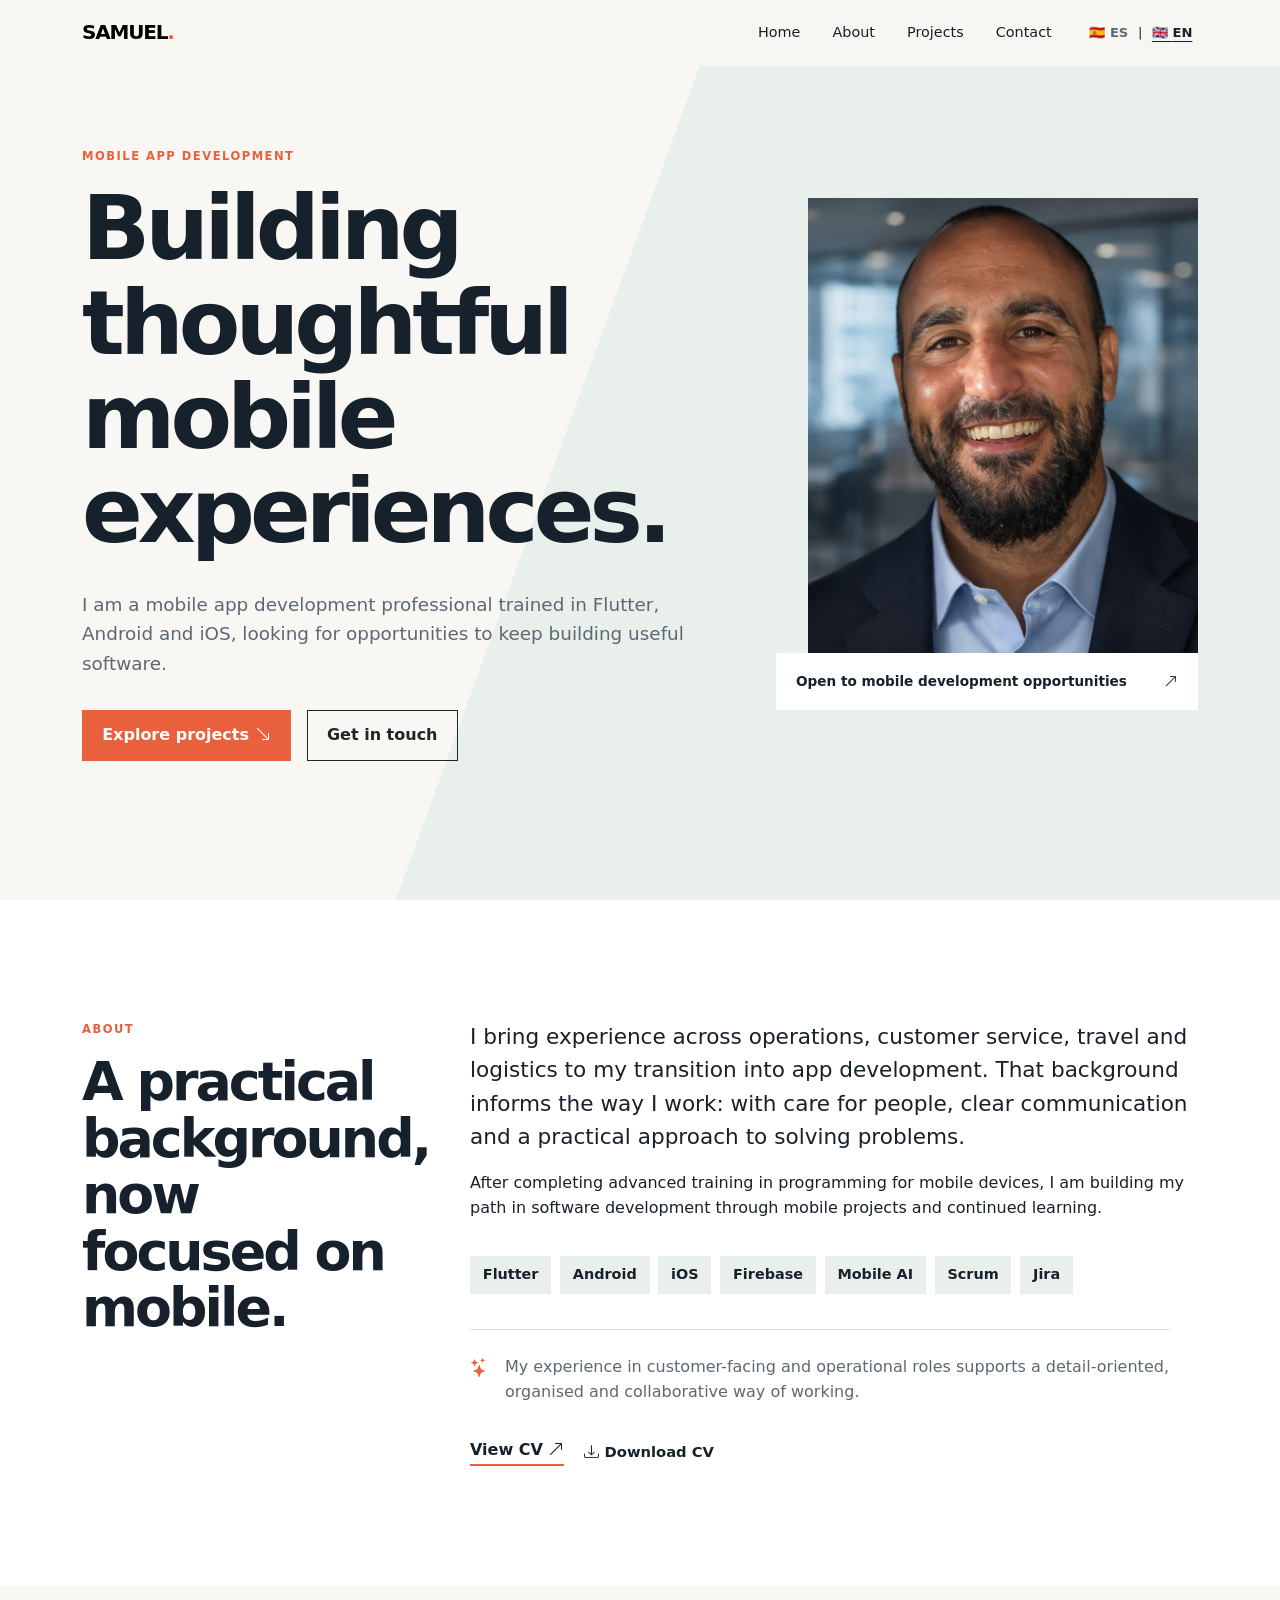
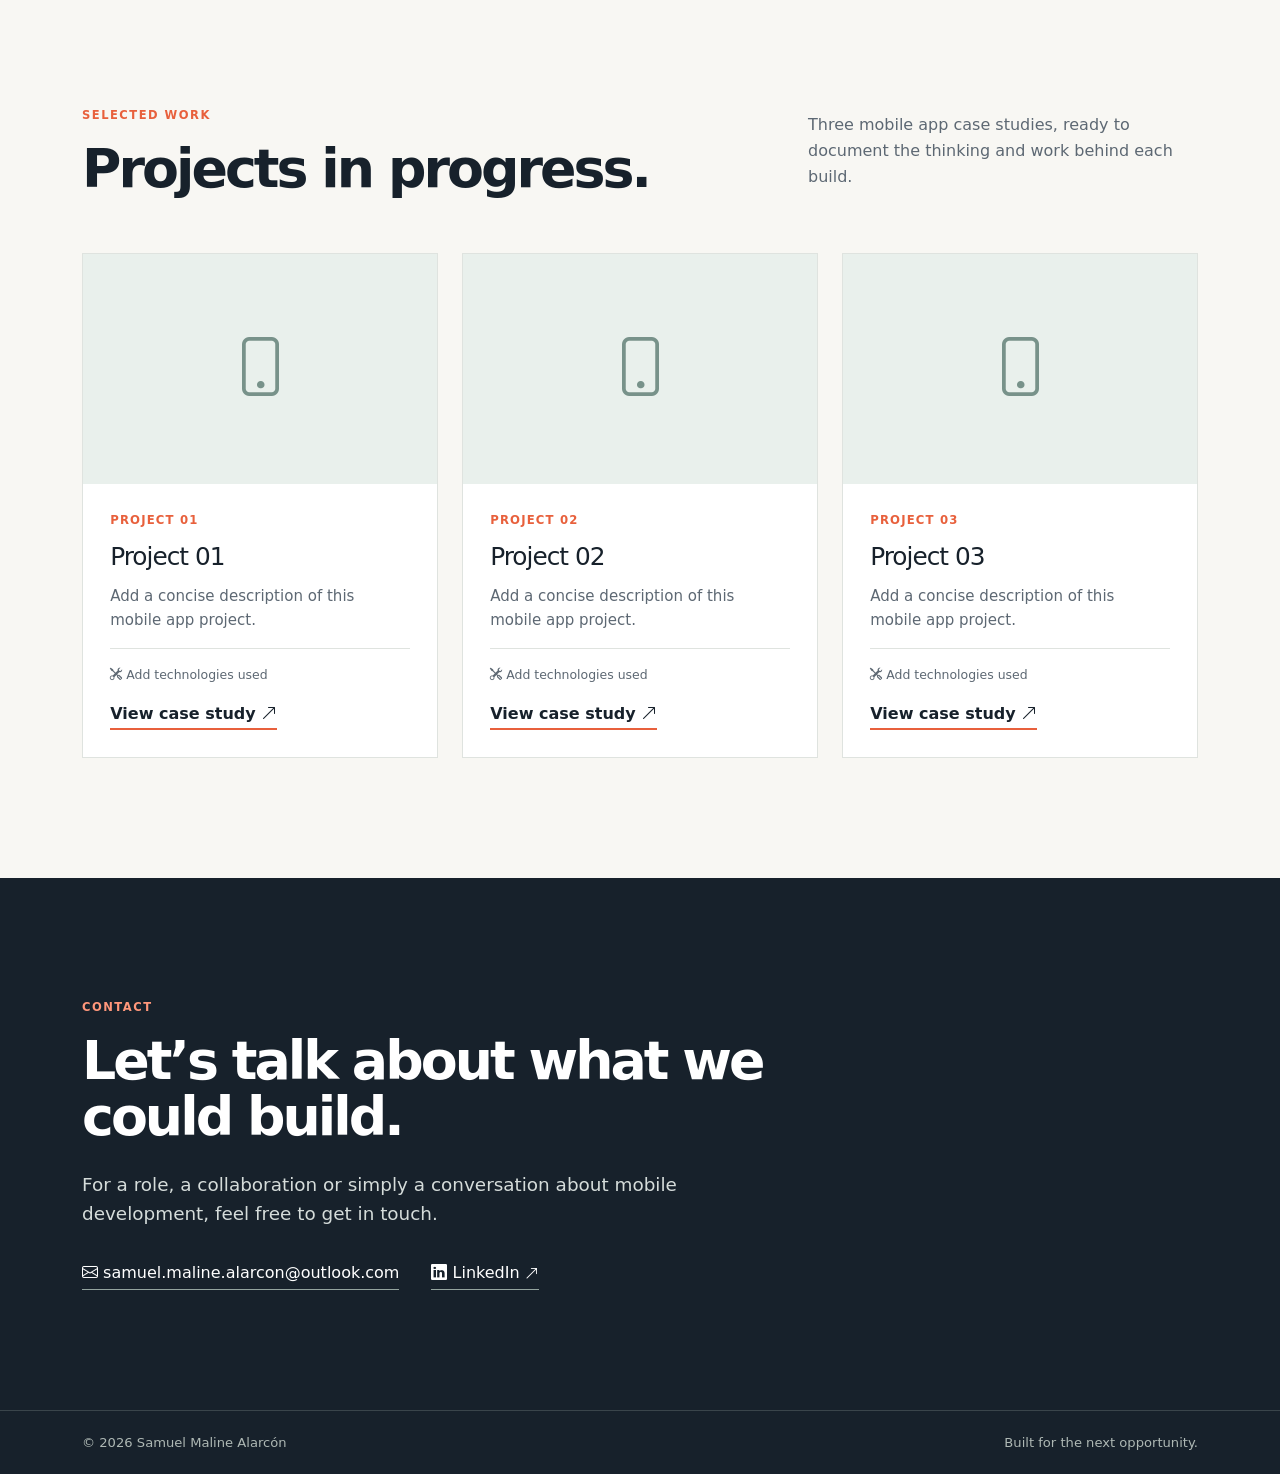
==== index.html @ 0cc23535 "first commit" ====
<!doctype html>
<html lang="en">
  <head>
    <meta charset="utf-8">
    <meta name="viewport" content="width=device-width, initial-scale=1">
    <meta name="description" content="Samuel Maline Alarcón — mobile application developer portfolio.">
    <meta property="og:title" content="Samuel Maline Alarcón | Mobile App Developer">
    <meta property="og:description" content="Mobile app development portfolio: Flutter, Android and iOS.">
    <title>Samuel Maline Alarcón | Mobile App Developer</title>
    <link href="https://cdn.jsdelivr.net/npm/bootstrap@5.3.8/dist/css/bootstrap.min.css" rel="stylesheet">
    <link href="https://cdn.jsdelivr.net/npm/bootstrap-icons@1.13.1/font/bootstrap-icons.min.css" rel="stylesheet">
    <link rel="stylesheet" href="css/style.css">
  </head>
  <body>
    <a class="skip-link" href="#main" data-i18n="skip">Skip to content</a>
    <nav class="navbar navbar-expand-lg fixed-top" aria-label="Primary navigation">
      <div class="container">
        <a class="navbar-brand" href="#home" aria-label="Samuel Maline Alarcón home">SAMUEL<span>.</span></a>
        <button class="navbar-toggler" type="button" data-bs-toggle="collapse" data-bs-target="#menu" aria-controls="menu" aria-expanded="false" data-i18n-aria="menuLabel"><span class="navbar-toggler-icon"></span></button>
        <div class="collapse navbar-collapse" id="menu">
          <ul class="navbar-nav ms-auto align-items-lg-center">
            <li class="nav-item"><a class="nav-link" href="#home" data-i18n="navHome">Home</a></li>
            <li class="nav-item"><a class="nav-link" href="#about" data-i18n="navAbout">About</a></li>
            <li class="nav-item"><a class="nav-link" href="#projects" data-i18n="navProjects">Projects</a></li>
            <li class="nav-item"><a class="nav-link" href="#contact" data-i18n="navContact">Contact</a></li>
            <li class="nav-item ms-lg-3"><div class="language-switcher" role="group" aria-label="Language"><button data-lang="es" aria-label="Español">🇪🇸 <span>ES</span></button><span aria-hidden="true">|</span><button data-lang="en" aria-label="English">🇬🇧 <span>EN</span></button></div></li>
          </ul>
        </div>
      </div>
    </nav>

    <main id="main">
      <section class="hero section-pad" id="home">
        <div class="container"><div class="row align-items-center gy-5">
          <div class="col-lg-7 order-lg-1">
            <p class="eyebrow" data-i18n="heroEyebrow">Mobile app development</p>
            <h1 data-i18n="heroTitle">Building thoughtful mobile experiences.</h1>
            <p class="hero-copy" data-i18n="heroText">I am a mobile app development professional trained in Flutter, Android and iOS, looking for opportunities to keep building useful software.</p>
            <div class="d-flex flex-wrap gap-3"><a class="btn btn-primary" href="#projects" data-i18n="heroPrimary">Explore projects <i class="bi bi-arrow-down-right"></i></a><a class="btn btn-outline-dark" href="#contact" data-i18n="heroSecondary">Get in touch</a></div>
          </div>
          <div class="col-lg-5 order-lg-2"><div class="portrait-frame"><img src="assets/images/samuel-maline.jpeg" alt="Portrait of Samuel Maline Alarcón" data-i18n-alt="portraitAlt" onerror="this.style.display='none';this.nextElementSibling.hidden=false"><div class="portrait-placeholder" hidden><i class="bi bi-person"></i><span data-i18n="photoPlaceholder">Add Samuel's photo in assets/images</span></div><div class="portrait-caption"><span data-i18n="portraitCaption">Open to mobile development opportunities</span><i class="bi bi-arrow-up-right"></i></div></div></div>
        </div></div>
      </section>

      <section class="about section-pad" id="about"><div class="container"><div class="row gx-lg-5 gy-5">
        <div class="col-lg-4"><p class="eyebrow" data-i18n="aboutEyebrow">About</p><h2 data-i18n="aboutTitle">A practical background, now focused on mobile.</h2></div>
        <div class="col-lg-8"><p class="lead" data-i18n="aboutText">I bring experience across operations, customer service, travel and logistics to my transition into app development. That background informs the way I work: with care for people, clear communication and a practical approach to solving problems.</p><p data-i18n="aboutText2">After completing advanced training in programming for mobile devices, I am building my path in software development through mobile projects and continued learning.</p>
        <div class="skills-grid" aria-label="Technology skills"><span>Flutter</span><span>Android</span><span>iOS</span><span>Firebase</span><span>Mobile AI</span><span>Scrum</span><span>Jira</span></div>
        <div class="transferable"><i class="bi bi-stars"></i><p data-i18n="transferable">Experience in customer-facing and operational roles supports a detail-oriented, organised and collaborative way of working.</p></div>
        <div class="cv-actions"><a class="text-link" href="assets/samuel-maline-alarcon-cv-2026.pdf" target="_blank" rel="noopener noreferrer" data-i18n="viewCV">View CV <i class="bi bi-arrow-up-right"></i></a><a class="cv-download" href="assets/samuel-maline-alarcon-cv-2026.pdf" download data-i18n="downloadCV"><i class="bi bi-download"></i> Download CV</a></div></div>
      </div></div></section>

      <section class="projects section-pad" id="projects"><div class="container">
        <div class="section-heading"><div><p class="eyebrow" data-i18n="projectsEyebrow">Selected work</p><h2 data-i18n="projectsTitle">Projects in progress.</h2></div><p data-i18n="projectsIntro">Three mobile app case studies, ready to document the thinking and work behind each build.</p></div>
        <div class="row g-4" id="project-cards"></div>
      </div></section>

      <section class="contact section-pad" id="contact"><div class="container"><div class="contact-box"><p class="eyebrow" data-i18n="contactEyebrow">Contact</p><h2 data-i18n="contactTitle">Let’s talk about what we could build.</h2><p data-i18n="contactText">For a role, a collaboration or simply a conversation about mobile development, feel free to get in touch.</p><div class="contact-links"><a href="mailto:samuel.maline.alarcon@outlook.com"><i class="bi bi-envelope"></i> samuel.maline.alarcon@outlook.com</a><a href="https://www.linkedin.com/in/samuel-m-a30a65119/" target="_blank" rel="noopener noreferrer"><i class="bi bi-linkedin"></i> LinkedIn <i class="bi bi-arrow-up-right small"></i></a></div></div></div></section>
    </main>
    <footer><div class="container d-flex flex-column flex-md-row justify-content-between gap-2"><span>© <span id="year"></span> Samuel Maline Alarcón</span><span data-i18n="footer">Built for the next opportunity.</span></div></footer>
    <script src="https://cdn.jsdelivr.net/npm/bootstrap@5.3.8/dist/js/bootstrap.bundle.min.js"></script><script src="js/script.js"></script>
  </body>
</html>
---- css/style.css ----
:root{--ink:#17212b;--muted:#5d6873;--paper:#f8f7f3;--white:#fff;--accent:#e8603c;--line:#dfe3df;--soft:#e9f0ec}*{box-sizing:border-box}html{scroll-behavior:smooth}body{font-family:Inter,ui-sans-serif,system-ui,-apple-system,"Segoe UI",sans-serif;color:var(--ink);background:var(--paper);line-height:1.6}.skip-link{position:absolute;left:-9999px;z-index:9999;background:var(--ink);color:#fff;padding:.65rem 1rem}.skip-link:focus{left:1rem;top:1rem}.navbar{background:rgba(248,247,243,.91);backdrop-filter:blur(10px);border-bottom:1px solid transparent}.navbar.scrolled{border-color:var(--line)}.navbar-brand{font-weight:800;letter-spacing:-.06em;font-size:1.25rem}.navbar-brand span{color:var(--accent)}.nav-link{color:var(--ink)!important;font-size:.9rem;padding:.8rem 1rem!important}.nav-link:hover,.nav-link:focus{color:var(--accent)!important}.language-switcher{display:flex;align-items:center;gap:.25rem;font-size:.82rem}.language-switcher button{border:0;background:none;padding:.35rem;color:var(--muted);font-weight:650}.language-switcher button.active{color:var(--ink);text-decoration:underline;text-underline-offset:4px}.section-pad{padding:7.5rem 0}.hero{min-height:100vh;display:grid;align-items:center;padding-top:8rem;background:linear-gradient(110deg,var(--paper) 45%,var(--soft) 45%)}.eyebrow{text-transform:uppercase;letter-spacing:.13em;font-size:.72rem;font-weight:750;color:var(--accent);margin-bottom:1rem}h1,h2{line-height:1.05;letter-spacing:-.055em;font-weight:750}h1{font-size:clamp(3.1rem,7vw,6.6rem);max-width:760px}h2{font-size:clamp(2.35rem,4.2vw,4.4rem)}.hero-copy{font-size:1.15rem;color:var(--muted);max-width:620px;margin:2rem 0}.btn{padding:.78rem 1.2rem;border-radius:0;font-weight:650}.btn-primary{--bs-btn-bg:var(--accent);--bs-btn-border-color:var(--accent);--bs-btn-hover-bg:#c84b2b;--bs-btn-hover-border-color:#c84b2b}.portrait-frame{width:min(100%,390px);margin-left:auto;position:relative}.portrait-frame>img{aspect-ratio:4/5;width:100%;object-fit:cover;background:var(--soft)}.portrait-placeholder{aspect-ratio:4/5;background:var(--ink);color:#fff;display:flex;align-items:center;justify-content:center;flex-direction:column;gap:.75rem;padding:2rem;text-align:center}.portrait-placeholder i{font-size:4rem;color:var(--accent)}.portrait-caption{display:flex;justify-content:space-between;align-items:center;gap:1rem;margin-left:-2rem;margin-top:-2rem;position:relative;background:#fff;padding:1.1rem 1.25rem;font-size:.85rem;font-weight:650}.about{background:var(--white)}.lead{font-size:1.35rem;line-height:1.55}.skills-grid{display:flex;flex-wrap:wrap;gap:.55rem;margin:2.2rem 0}.skills-grid span{background:var(--soft);padding:.45rem .8rem;font-size:.9rem;font-weight:650}.transferable{display:flex;gap:1rem;border-top:1px solid var(--line);padding-top:1.5rem;max-width:700px}.transferable i{color:var(--accent);font-size:1.2rem}.transferable p{margin:0;color:var(--muted)}.section-heading{display:flex;justify-content:space-between;align-items:end;gap:2rem;margin-bottom:3rem}.section-heading>p{max-width:390px;color:var(--muted)}.project-card{background:#fff;border:1px solid var(--line);height:100%;display:flex;flex-direction:column;transition:transform .2s ease,box-shadow .2s ease}.project-card:hover{transform:translateY(-5px);box-shadow:0 14px 32px rgba(23,33,43,.09)}.project-visual{height:230px;display:grid;place-items:center;background:var(--soft);color:#78928a}.project-visual i{font-size:3.7rem}.project-card-body{padding:1.7rem;display:flex;flex:1;flex-direction:column}.project-number{font-size:.73rem;letter-spacing:.1em;color:var(--accent);font-weight:750;text-transform:uppercase}.project-card h3{margin:.75rem 0;font-size:1.55rem;letter-spacing:-.04em}.project-card p{color:var(--muted);font-size:.94rem}.tech-note{font-size:.78rem!important;margin-top:auto!important;padding-top:1rem;border-top:1px solid var(--line)}.text-link{align-self:flex-start;color:var(--ink);font-weight:700;text-decoration:none;border-bottom:2px solid var(--accent);padding-bottom:.1rem}.text-link:hover{color:var(--accent)}.contact{background:var(--ink);color:#fff}.contact-box{max-width:860px}.contact .eyebrow{color:#ff977b}.contact h2{max-width:720px}.contact-box>p:not(.eyebrow){font-size:1.15rem;color:#d5dcda;max-width:650px;margin:1.5rem 0 2rem}.contact-links{display:flex;flex-wrap:wrap;gap:1.2rem 2rem}.contact-links a{color:#fff;text-decoration:none;border-bottom:1px solid #93a39e;padding-bottom:.2rem}.contact-links a:hover{color:#ff977b}footer{background:var(--ink);color:#aeb8b4;font-size:.82rem;border-top:1px solid #3a454b;padding:1.3rem 0}
/* Case studies */.case-hero{padding:10rem 0 5rem;background:var(--soft)}.back-link{color:var(--ink);font-size:.9rem;text-decoration:none;font-weight:650}.back-link:hover{color:var(--accent)}.case-label{color:var(--accent);font-size:.75rem;font-weight:750;letter-spacing:.12em;text-transform:uppercase;margin:3rem 0 1rem}.case-hero h1{font-size:clamp(3rem,6.2vw,6rem)}.case-summary{font-size:1.2rem;max-width:650px;color:var(--muted)}.case-meta{display:grid;grid-template-columns:repeat(3,1fr);gap:1rem;border-top:1px solid #b9c8c1;margin-top:3rem;padding-top:1.4rem}.case-meta dt{font-size:.7rem;letter-spacing:.1em;text-transform:uppercase;color:var(--muted)}.case-meta dd{font-weight:650;margin:.25rem 0 0}.case-content{padding:5rem 0}.case-section{padding:4rem 0;border-top:1px solid var(--line)}.case-section:first-child{border-top:0;padding-top:0}.case-section h2{font-size:clamp(2rem,3.2vw,3rem);margin-bottom:1.4rem}.placeholder-content{color:var(--muted);border-left:3px solid var(--accent);padding:.4rem 0 .4rem 1rem;margin-bottom:0}.placeholder-grid{display:grid;grid-template-columns:repeat(2,1fr);gap:1rem}.placeholder-card{border:1px dashed #aab6b0;padding:1.2rem;background:#fbfcfa;color:var(--muted);min-height:105px}.placeholder-card strong{display:block;color:var(--ink);margin-bottom:.3rem}.mockup-placeholder{min-height:280px;background:var(--soft);display:flex;flex-direction:column;align-items:center;justify-content:center;color:#6c8379;gap:.7rem;text-align:center;padding:2rem}.mockup-placeholder i{font-size:3rem}.case-navigation{display:flex;justify-content:space-between;gap:1rem;border-top:1px solid var(--line);padding-top:2rem}.case-navigation a{color:var(--ink);text-decoration:none;font-weight:700}.case-navigation a:hover{color:var(--accent)}
@media(max-width:991px){.hero{min-height:auto;background:linear-gradient(160deg,var(--paper) 55%,var(--soft) 55%)}.section-pad{padding:5.5rem 0}.portrait-frame{margin:0}.navbar-collapse{padding:1rem 0}.nav-link{padding:.55rem 0!important}.language-switcher{margin-top:.5rem}.case-meta{grid-template-columns:repeat(2,1fr)}}@media(max-width:575px){.section-pad{padding:4.25rem 0}.hero{padding-top:7rem}.section-heading{display:block}.section-heading>p{margin-top:1rem}.portrait-caption{margin-left:0;margin-top:0}.case-meta,.placeholder-grid{grid-template-columns:1fr}.case-navigation{flex-direction:column}.case-navigation a:last-child{text-align:left!important}}
.cv-actions{display:flex;flex-wrap:wrap;gap:1.25rem;align-items:center;margin-top:2rem}.cv-download{color:var(--ink);font-size:.92rem;font-weight:650;text-decoration:none}.cv-download:hover,.cv-download:focus{color:var(--accent)}
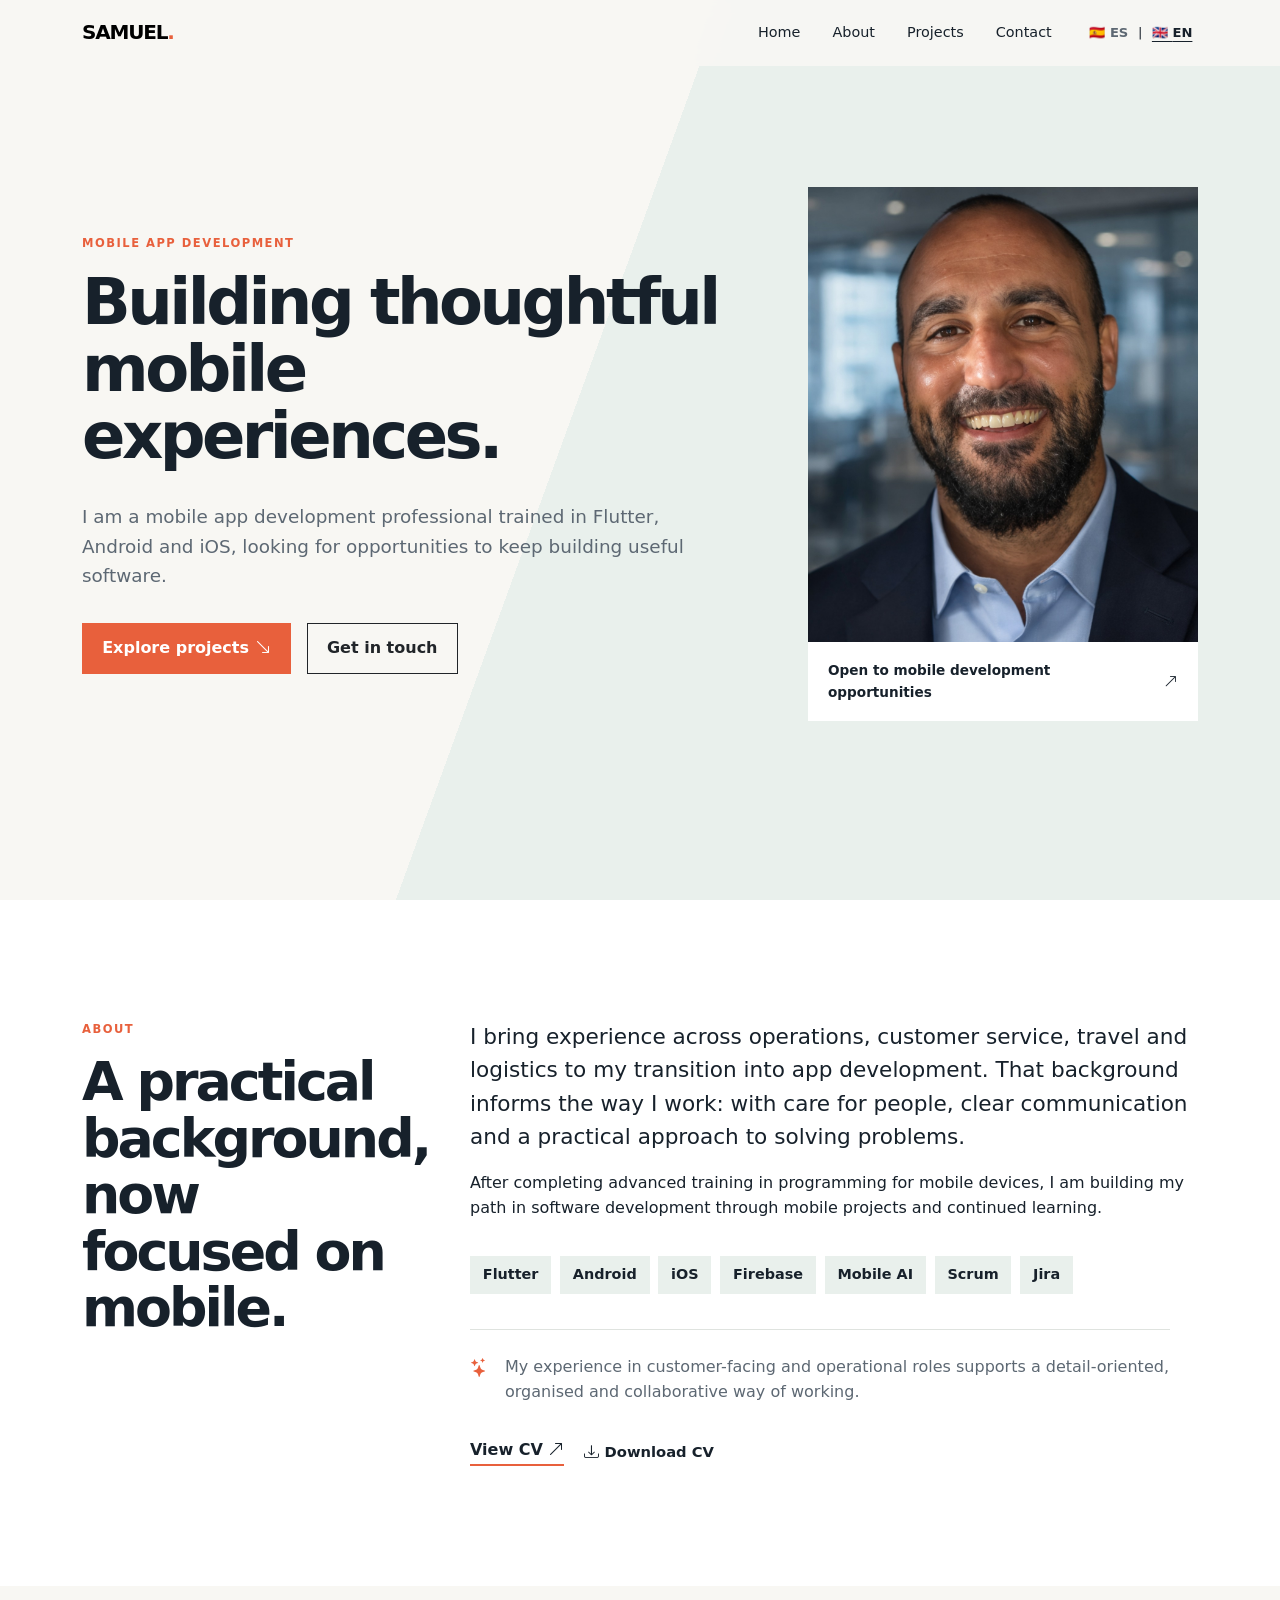
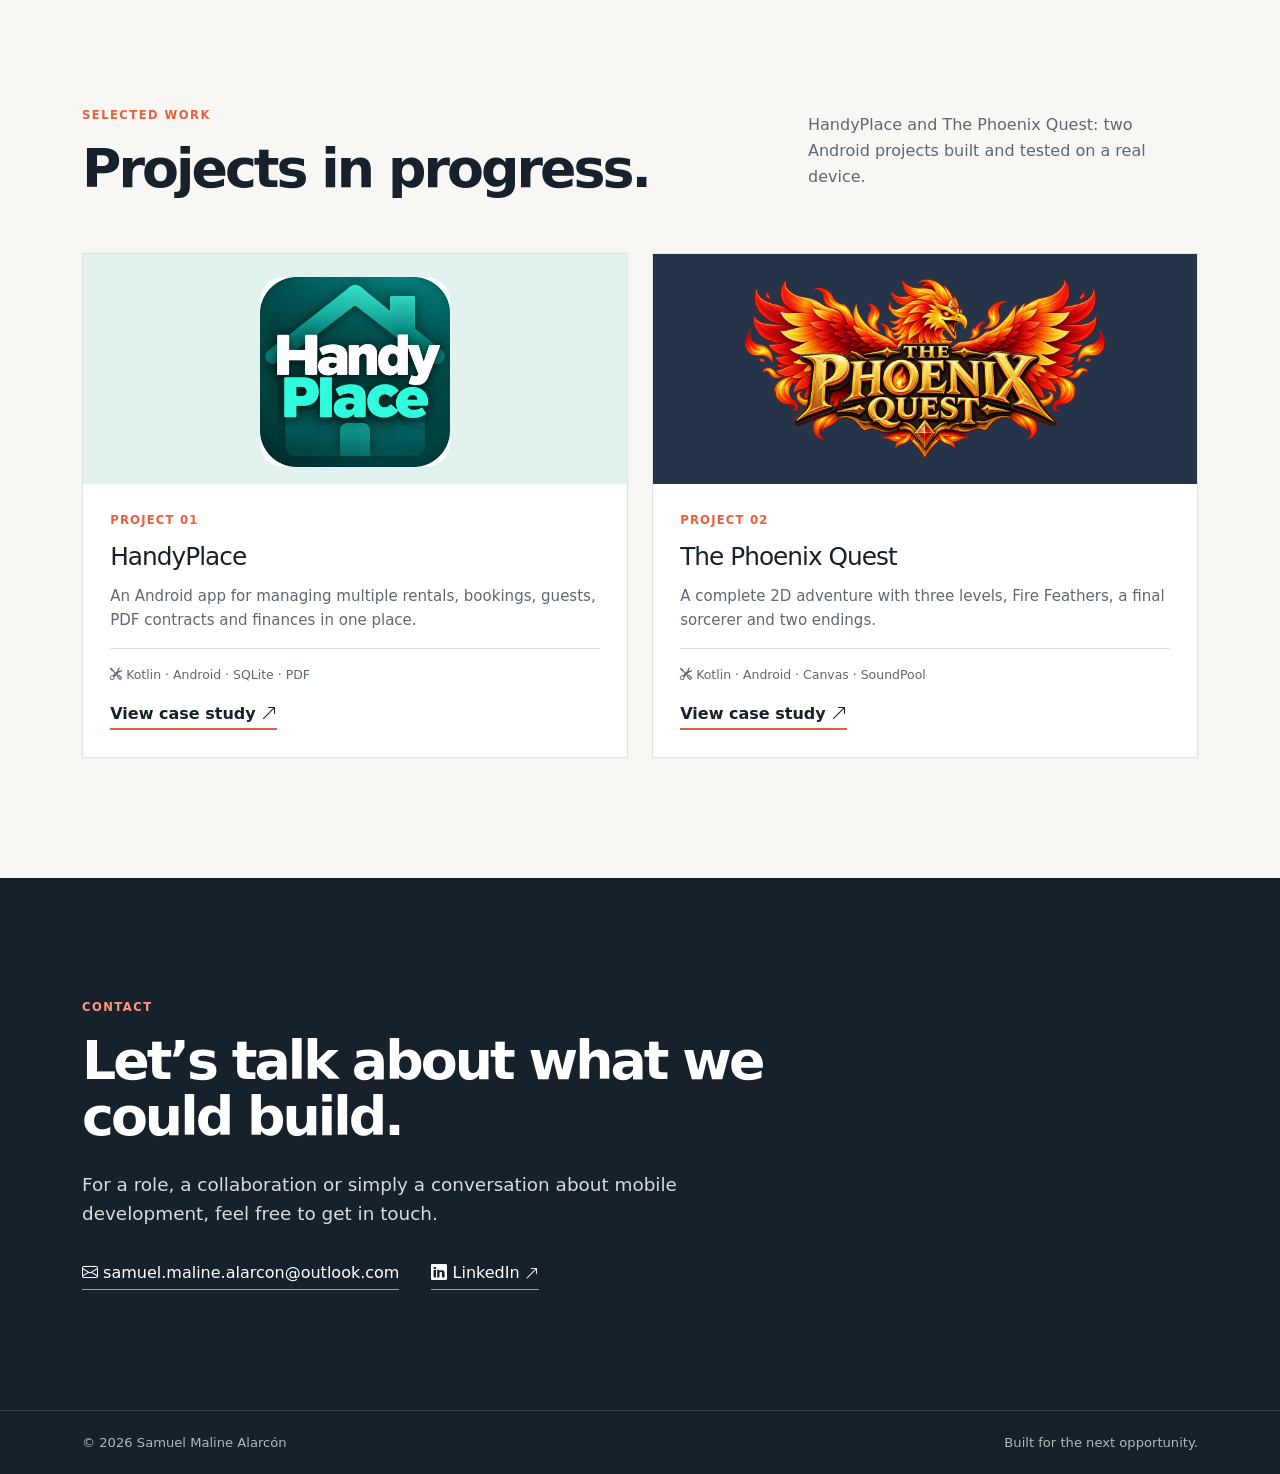
==== commit 6b6aba55: "Publicar portfolio final con dos proyectos" ====
--- a/index.html
+++ b/index.html
@@ -51,7 +51,7 @@
       </div></div></section>
 
       <section class="projects section-pad" id="projects"><div class="container">
-        <div class="section-heading"><div><p class="eyebrow" data-i18n="projectsEyebrow">Selected work</p><h2 data-i18n="projectsTitle">Projects in progress.</h2></div><p data-i18n="projectsIntro">Three mobile app case studies, ready to document the thinking and work behind each build.</p></div>
+        <div class="section-heading"><div><p class="eyebrow" data-i18n="projectsEyebrow">Selected work</p><h2 data-i18n="projectsTitle">Projects in progress.</h2></div><p data-i18n="projectsIntro">HandyPlace and The Phoenix Quest: two Android projects built and tested on a real device.</p></div>
         <div class="row g-4" id="project-cards"></div>
       </div></section>
 
--- a/css/style.css
+++ b/css/style.css
@@ -1,4 +1,12 @@
-:root{--ink:#17212b;--muted:#5d6873;--paper:#f8f7f3;--white:#fff;--accent:#e8603c;--line:#dfe3df;--soft:#e9f0ec}*{box-sizing:border-box}html{scroll-behavior:smooth}body{font-family:Inter,ui-sans-serif,system-ui,-apple-system,"Segoe UI",sans-serif;color:var(--ink);background:var(--paper);line-height:1.6}.skip-link{position:absolute;left:-9999px;z-index:9999;background:var(--ink);color:#fff;padding:.65rem 1rem}.skip-link:focus{left:1rem;top:1rem}.navbar{background:rgba(248,247,243,.91);backdrop-filter:blur(10px);border-bottom:1px solid transparent}.navbar.scrolled{border-color:var(--line)}.navbar-brand{font-weight:800;letter-spacing:-.06em;font-size:1.25rem}.navbar-brand span{color:var(--accent)}.nav-link{color:var(--ink)!important;font-size:.9rem;padding:.8rem 1rem!important}.nav-link:hover,.nav-link:focus{color:var(--accent)!important}.language-switcher{display:flex;align-items:center;gap:.25rem;font-size:.82rem}.language-switcher button{border:0;background:none;padding:.35rem;color:var(--muted);font-weight:650}.language-switcher button.active{color:var(--ink);text-decoration:underline;text-underline-offset:4px}.section-pad{padding:7.5rem 0}.hero{min-height:100vh;display:grid;align-items:center;padding-top:8rem;background:linear-gradient(110deg,var(--paper) 45%,var(--soft) 45%)}.eyebrow{text-transform:uppercase;letter-spacing:.13em;font-size:.72rem;font-weight:750;color:var(--accent);margin-bottom:1rem}h1,h2{line-height:1.05;letter-spacing:-.055em;font-weight:750}h1{font-size:clamp(3.1rem,7vw,6.6rem);max-width:760px}h2{font-size:clamp(2.35rem,4.2vw,4.4rem)}.hero-copy{font-size:1.15rem;color:var(--muted);max-width:620px;margin:2rem 0}.btn{padding:.78rem 1.2rem;border-radius:0;font-weight:650}.btn-primary{--bs-btn-bg:var(--accent);--bs-btn-border-color:var(--accent);--bs-btn-hover-bg:#c84b2b;--bs-btn-hover-border-color:#c84b2b}.portrait-frame{width:min(100%,390px);margin-left:auto;position:relative}.portrait-frame>img{aspect-ratio:4/5;width:100%;object-fit:cover;background:var(--soft)}.portrait-placeholder{aspect-ratio:4/5;background:var(--ink);color:#fff;display:flex;align-items:center;justify-content:center;flex-direction:column;gap:.75rem;padding:2rem;text-align:center}.portrait-placeholder i{font-size:4rem;color:var(--accent)}.portrait-caption{display:flex;justify-content:space-between;align-items:center;gap:1rem;margin-left:-2rem;margin-top:-2rem;position:relative;background:#fff;padding:1.1rem 1.25rem;font-size:.85rem;font-weight:650}.about{background:var(--white)}.lead{font-size:1.35rem;line-height:1.55}.skills-grid{display:flex;flex-wrap:wrap;gap:.55rem;margin:2.2rem 0}.skills-grid span{background:var(--soft);padding:.45rem .8rem;font-size:.9rem;font-weight:650}.transferable{display:flex;gap:1rem;border-top:1px solid var(--line);padding-top:1.5rem;max-width:700px}.transferable i{color:var(--accent);font-size:1.2rem}.transferable p{margin:0;color:var(--muted)}.section-heading{display:flex;justify-content:space-between;align-items:end;gap:2rem;margin-bottom:3rem}.section-heading>p{max-width:390px;color:var(--muted)}.project-card{background:#fff;border:1px solid var(--line);height:100%;display:flex;flex-direction:column;transition:transform .2s ease,box-shadow .2s ease}.project-card:hover{transform:translateY(-5px);box-shadow:0 14px 32px rgba(23,33,43,.09)}.project-visual{height:230px;display:grid;place-items:center;background:var(--soft);color:#78928a}.project-visual i{font-size:3.7rem}.project-card-body{padding:1.7rem;display:flex;flex:1;flex-direction:column}.project-number{font-size:.73rem;letter-spacing:.1em;color:var(--accent);font-weight:750;text-transform:uppercase}.project-card h3{margin:.75rem 0;font-size:1.55rem;letter-spacing:-.04em}.project-card p{color:var(--muted);font-size:.94rem}.tech-note{font-size:.78rem!important;margin-top:auto!important;padding-top:1rem;border-top:1px solid var(--line)}.text-link{align-self:flex-start;color:var(--ink);font-weight:700;text-decoration:none;border-bottom:2px solid var(--accent);padding-bottom:.1rem}.text-link:hover{color:var(--accent)}.contact{background:var(--ink);color:#fff}.contact-box{max-width:860px}.contact .eyebrow{color:#ff977b}.contact h2{max-width:720px}.contact-box>p:not(.eyebrow){font-size:1.15rem;color:#d5dcda;max-width:650px;margin:1.5rem 0 2rem}.contact-links{display:flex;flex-wrap:wrap;gap:1.2rem 2rem}.contact-links a{color:#fff;text-decoration:none;border-bottom:1px solid #93a39e;padding-bottom:.2rem}.contact-links a:hover{color:#ff977b}footer{background:var(--ink);color:#aeb8b4;font-size:.82rem;border-top:1px solid #3a454b;padding:1.3rem 0}
-/* Case studies */.case-hero{padding:10rem 0 5rem;background:var(--soft)}.back-link{color:var(--ink);font-size:.9rem;text-decoration:none;font-weight:650}.back-link:hover{color:var(--accent)}.case-label{color:var(--accent);font-size:.75rem;font-weight:750;letter-spacing:.12em;text-transform:uppercase;margin:3rem 0 1rem}.case-hero h1{font-size:clamp(3rem,6.2vw,6rem)}.case-summary{font-size:1.2rem;max-width:650px;color:var(--muted)}.case-meta{display:grid;grid-template-columns:repeat(3,1fr);gap:1rem;border-top:1px solid #b9c8c1;margin-top:3rem;padding-top:1.4rem}.case-meta dt{font-size:.7rem;letter-spacing:.1em;text-transform:uppercase;color:var(--muted)}.case-meta dd{font-weight:650;margin:.25rem 0 0}.case-content{padding:5rem 0}.case-section{padding:4rem 0;border-top:1px solid var(--line)}.case-section:first-child{border-top:0;padding-top:0}.case-section h2{font-size:clamp(2rem,3.2vw,3rem);margin-bottom:1.4rem}.placeholder-content{color:var(--muted);border-left:3px solid var(--accent);padding:.4rem 0 .4rem 1rem;margin-bottom:0}.placeholder-grid{display:grid;grid-template-columns:repeat(2,1fr);gap:1rem}.placeholder-card{border:1px dashed #aab6b0;padding:1.2rem;background:#fbfcfa;color:var(--muted);min-height:105px}.placeholder-card strong{display:block;color:var(--ink);margin-bottom:.3rem}.mockup-placeholder{min-height:280px;background:var(--soft);display:flex;flex-direction:column;align-items:center;justify-content:center;color:#6c8379;gap:.7rem;text-align:center;padding:2rem}.mockup-placeholder i{font-size:3rem}.case-navigation{display:flex;justify-content:space-between;gap:1rem;border-top:1px solid var(--line);padding-top:2rem}.case-navigation a{color:var(--ink);text-decoration:none;font-weight:700}.case-navigation a:hover{color:var(--accent)}
+:root{--ink:#17212b;--muted:#5d6873;--paper:#f8f7f3;--white:#fff;--accent:#e8603c;--line:#dfe3df;--soft:#e9f0ec}*{box-sizing:border-box}html{scroll-behavior:smooth}body{font-family:Inter,ui-sans-serif,system-ui,-apple-system,"Segoe UI",sans-serif;color:var(--ink);background:var(--paper);line-height:1.6}.skip-link{position:absolute;left:-9999px;z-index:9999;background:var(--ink);color:#fff;padding:.65rem 1rem}.skip-link:focus{left:1rem;top:1rem}.navbar{background:rgba(248,247,243,.91);backdrop-filter:blur(10px);border-bottom:1px solid transparent}.navbar.scrolled{border-color:var(--line)}.navbar-brand{font-weight:800;letter-spacing:-.06em;font-size:1.25rem}.navbar-brand span{color:var(--accent)}.nav-link{color:var(--ink)!important;font-size:.9rem;padding:.8rem 1rem!important}.nav-link:hover,.nav-link:focus{color:var(--accent)!important}.language-switcher{display:flex;align-items:center;gap:.25rem;font-size:.82rem}.language-switcher button{border:0;background:none;padding:.35rem;color:var(--muted);font-weight:650}.language-switcher button.active{color:var(--ink);text-decoration:underline;text-underline-offset:4px}.section-pad{padding:7.5rem 0}.hero{min-height:100vh;display:grid;align-items:center;padding-top:8rem;background:linear-gradient(110deg,var(--paper) 45%,var(--soft) 45%)}.eyebrow{text-transform:uppercase;letter-spacing:.13em;font-size:.72rem;font-weight:750;color:var(--accent);margin-bottom:1rem}h1,h2{line-height:1.05;letter-spacing:-.055em;font-weight:750}h1{font-size:clamp(3.1rem,7vw,4rem);max-width:760px}h2{font-size:clamp(2.35rem,4.2vw,4.4rem)}.hero-copy{font-size:1.15rem;color:var(--muted);max-width:620px;margin:2rem 0}.btn{padding:.78rem 1.2rem;border-radius:0;font-weight:650}.btn-primary{--bs-btn-bg:var(--accent);--bs-btn-border-color:var(--accent);--bs-btn-hover-bg:#c84b2b;--bs-btn-hover-border-color:#c84b2b}.portrait-frame{width:min(100%,390px);margin-left:auto;position:relative}.portrait-frame>img{aspect-ratio:4/5;width:100%;object-fit:cover;background:var(--soft)}.portrait-placeholder{aspect-ratio:4/5;background:var(--ink);color:#fff;display:flex;align-items:center;justify-content:center;flex-direction:column;gap:.75rem;padding:2rem;text-align:center}.portrait-placeholder i{font-size:4rem;color:var(--accent)}.portrait-caption{display:flex;justify-content:space-between;align-items:center;gap:1rem;margin-left: 0 ;margin-top:-2rem;position:relative;background:#fff;padding:1.1rem 1.25rem;font-size:.85rem;font-weight:650}.about{background:var(--white)}.lead{font-size:1.35rem;line-height:1.55}.skills-grid{display:flex;flex-wrap:wrap;gap:.55rem;margin:2.2rem 0}.skills-grid span{background:var(--soft);padding:.45rem .8rem;font-size:.9rem;font-weight:650}.transferable{display:flex;gap:1rem;border-top:1px solid var(--line);padding-top:1.5rem;max-width:700px}.transferable i{color:var(--accent);font-size:1.2rem}.transferable p{margin:0;color:var(--muted)}.section-heading{display:flex;justify-content:space-between;align-items:end;gap:2rem;margin-bottom:3rem}.section-heading>p{max-width:390px;color:var(--muted)}.project-card{background:#fff;border:1px solid var(--line);height:100%;display:flex;flex-direction:column;transition:transform .2s ease,box-shadow .2s ease}.project-card:hover{transform:translateY(-5px);box-shadow:0 14px 32px rgba(23,33,43,.09)}.project-visual{height:230px;display:grid;place-items:center;background:var(--soft);color:#78928a}.project-visual i{font-size:3.7rem}.project-card-body{padding:1.7rem;display:flex;flex:1;flex-direction:column}.project-number{font-size:.73rem;letter-spacing:.1em;color:var(--accent);font-weight:750;text-transform:uppercase}.project-card h3{margin:.75rem 0;font-size:1.55rem;letter-spacing:-.04em}.project-card p{color:var(--muted);font-size:.94rem}.tech-note{font-size:.78rem!important;margin-top:auto!important;padding-top:1rem;border-top:1px solid var(--line)}.text-link{align-self:flex-start;color:var(--ink);font-weight:700;text-decoration:none;border-bottom:2px solid var(--accent);padding-bottom:.1rem}.text-link:hover{color:var(--accent)}.contact{background:var(--ink);color:#fff}.contact-box{max-width:860px}.contact .eyebrow{color:#ff977b}.contact h2{max-width:720px}.contact-box>p:not(.eyebrow){font-size:1.15rem;color:#d5dcda;max-width:650px;margin:1.5rem 0 2rem}.contact-links{display:flex;flex-wrap:wrap;gap:1.2rem 2rem}.contact-links a{color:#fff;text-decoration:none;border-bottom:1px solid #93a39e;padding-bottom:.2rem}.contact-links a:hover{color:#ff977b}footer{background:var(--ink);color:#aeb8b4;font-size:.82rem;border-top:1px solid #3a454b;padding:1.3rem 0}
+/* Case studies */.case-hero{padding:10rem 0 5rem;background:var(--soft)}.back-link{color:var(--ink);font-size:.9rem;text-decoration:none;font-weight:650}.back-link:hover{color:var(--accent)}.case-label{color:var(--accent);font-size:.75rem;font-weight:750;letter-spacing:.12em;text-transform:uppercase;margin:3rem 0 1rem}.case-hero h1{font-size:clamp(3rem,6.2vw,4rem)}.case-summary{font-size:1.2rem;max-width:650px;color:var(--muted)}.case-meta{display:grid;grid-template-columns:repeat(3,1fr);gap:1rem;border-top:1px solid #b9c8c1;margin-top:3rem;padding-top:1.4rem}.case-meta dt{font-size:.7rem;letter-spacing:.1em;text-transform:uppercase;color:var(--muted)}.case-meta dd{font-weight:650;margin:.25rem 0 0}.case-content{padding:5rem 0}.case-section{padding:4rem 0;border-top:1px solid var(--line)}.case-section:first-child{border-top:0;padding-top:0}.case-section h2{font-size:clamp(2rem,3.2vw,3rem);margin-bottom:1.4rem}.placeholder-content{color:var(--muted);border-left:3px solid var(--accent);padding:.4rem 0 .4rem 1rem;margin-bottom:0}.placeholder-grid{display:grid;grid-template-columns:repeat(2,1fr);gap:1rem}.placeholder-card{border:1px dashed #aab6b0;padding:1.2rem;background:#fbfcfa;color:var(--muted);min-height:105px}.placeholder-card strong{display:block;color:var(--ink);margin-bottom:.3rem}.mockup-placeholder{min-height:280px;background:var(--soft);display:flex;flex-direction:column;align-items:center;justify-content:center;color:#6c8379;gap:.7rem;text-align:center;padding:2rem}.mockup-placeholder i{font-size:3rem}.case-navigation{display:flex;justify-content:space-between;gap:1rem;border-top:1px solid var(--line);padding-top:2rem}.case-navigation a{color:var(--ink);text-decoration:none;font-weight:700}.case-navigation a:hover{color:var(--accent)}
 @media(max-width:991px){.hero{min-height:auto;background:linear-gradient(160deg,var(--paper) 55%,var(--soft) 55%)}.section-pad{padding:5.5rem 0}.portrait-frame{margin:0}.navbar-collapse{padding:1rem 0}.nav-link{padding:.55rem 0!important}.language-switcher{margin-top:.5rem}.case-meta{grid-template-columns:repeat(2,1fr)}}@media(max-width:575px){.section-pad{padding:4.25rem 0}.hero{padding-top:7rem}.section-heading{display:block}.section-heading>p{margin-top:1rem}.portrait-caption{margin-left:0;margin-top:0}.case-meta,.placeholder-grid{grid-template-columns:1fr}.case-navigation{flex-direction:column}.case-navigation a:last-child{text-align:left!important}}
 .cv-actions{display:flex;flex-wrap:wrap;gap:1.25rem;align-items:center;margin-top:2rem}.cv-download{color:var(--ink);font-size:.92rem;font-weight:650;text-decoration:none}.cv-download:hover,.cv-download:focus{color:var(--accent)}
+
+/* Real project media */
+.screen-gallery{display:grid;grid-template-columns:repeat(auto-fit,minmax(190px,1fr));gap:1.2rem;margin:1rem 0 4rem}.screen-shot{margin:0;background:#fff;border:1px solid var(--line);padding:.7rem;display:flex;align-items:center;flex-direction:column}.screen-shot img{height:340px;max-width:100%;object-fit:contain}.screen-shot figcaption{font-size:.85rem;color:var(--muted);padding:.7rem .4rem .2rem;text-align:center}.video-wrap{background:#101829;display:flex;justify-content:center;padding:1rem}.video-wrap video{display:block;width:min(100%,360px);max-height:72vh;background:#000}.case-section>p{color:var(--muted);max-width:850px;font-size:1.05rem;line-height:1.75}@media(max-width:575px){.screen-gallery{grid-template-columns:repeat(2,minmax(0,1fr));gap:.6rem}.screen-shot{padding:.35rem}.screen-shot img{height:230px}.screen-shot figcaption{font-size:.72rem}}
+
+.project-visual{overflow:hidden;padding:1.4rem}.project-visual-01{background:#e2f2ee}.project-visual-02{background:#263449}.project-visual img{display:block;width:100%;height:100%;object-fit:contain}.project-visual-01 img{max-width:190px;max-height:190px;border-radius:24px}.project-visual-02 img{max-width:390px;max-height:180px}
+
+/* HandyPlace case study */
+.handy-flow{display:flex;align-items:center;flex-wrap:wrap;gap:.65rem;margin:1.2rem 0}.handy-flow span{background:var(--soft);color:var(--ink);border:1px solid var(--line);padding:.7rem .9rem;font-weight:650;font-size:.9rem}.handy-flow b{color:var(--accent)}.handy-feature{padding:3rem 0;border-top:1px solid var(--line)}.handy-feature:first-of-type{border-top:0}.handy-feature h3{font-size:clamp(1.4rem,2.3vw,2rem);margin-bottom:1rem}.handy-feature>p,.handy-intro{color:var(--muted);max-width:850px;line-height:1.75}.handy-gallery{margin:1.5rem 0 2rem;grid-template-columns:repeat(auto-fit,minmax(170px,220px))}.handy-clip{margin:1.5rem 0 0}.handy-clip .video-wrap{width:fit-content;max-width:100%;margin:0 auto;background:#e4f1ee;border:1px solid var(--line);border-radius:20px;padding:.55rem;box-shadow:0 12px 32px rgba(10,48,45,.13)}.handy-clip video{width:min(100%,360px);height:auto;max-height:70vh;aspect-ratio:9/20;object-fit:contain;border-radius:14px}.handy-clip figcaption{color:var(--muted);font-size:.9rem;text-align:center;margin:.75rem auto 0;max-width:540px}.case-asset-link a{color:var(--accent);font-weight:700}.handy-feature .case-asset-link{margin-top:1.4rem}@media(max-width:575px){.handy-feature{padding:2.2rem 0}.handy-gallery{grid-template-columns:repeat(2,minmax(0,1fr))}.handy-clip .video-wrap{width:100%}.handy-clip video{width:100%;max-height:68vh}}
